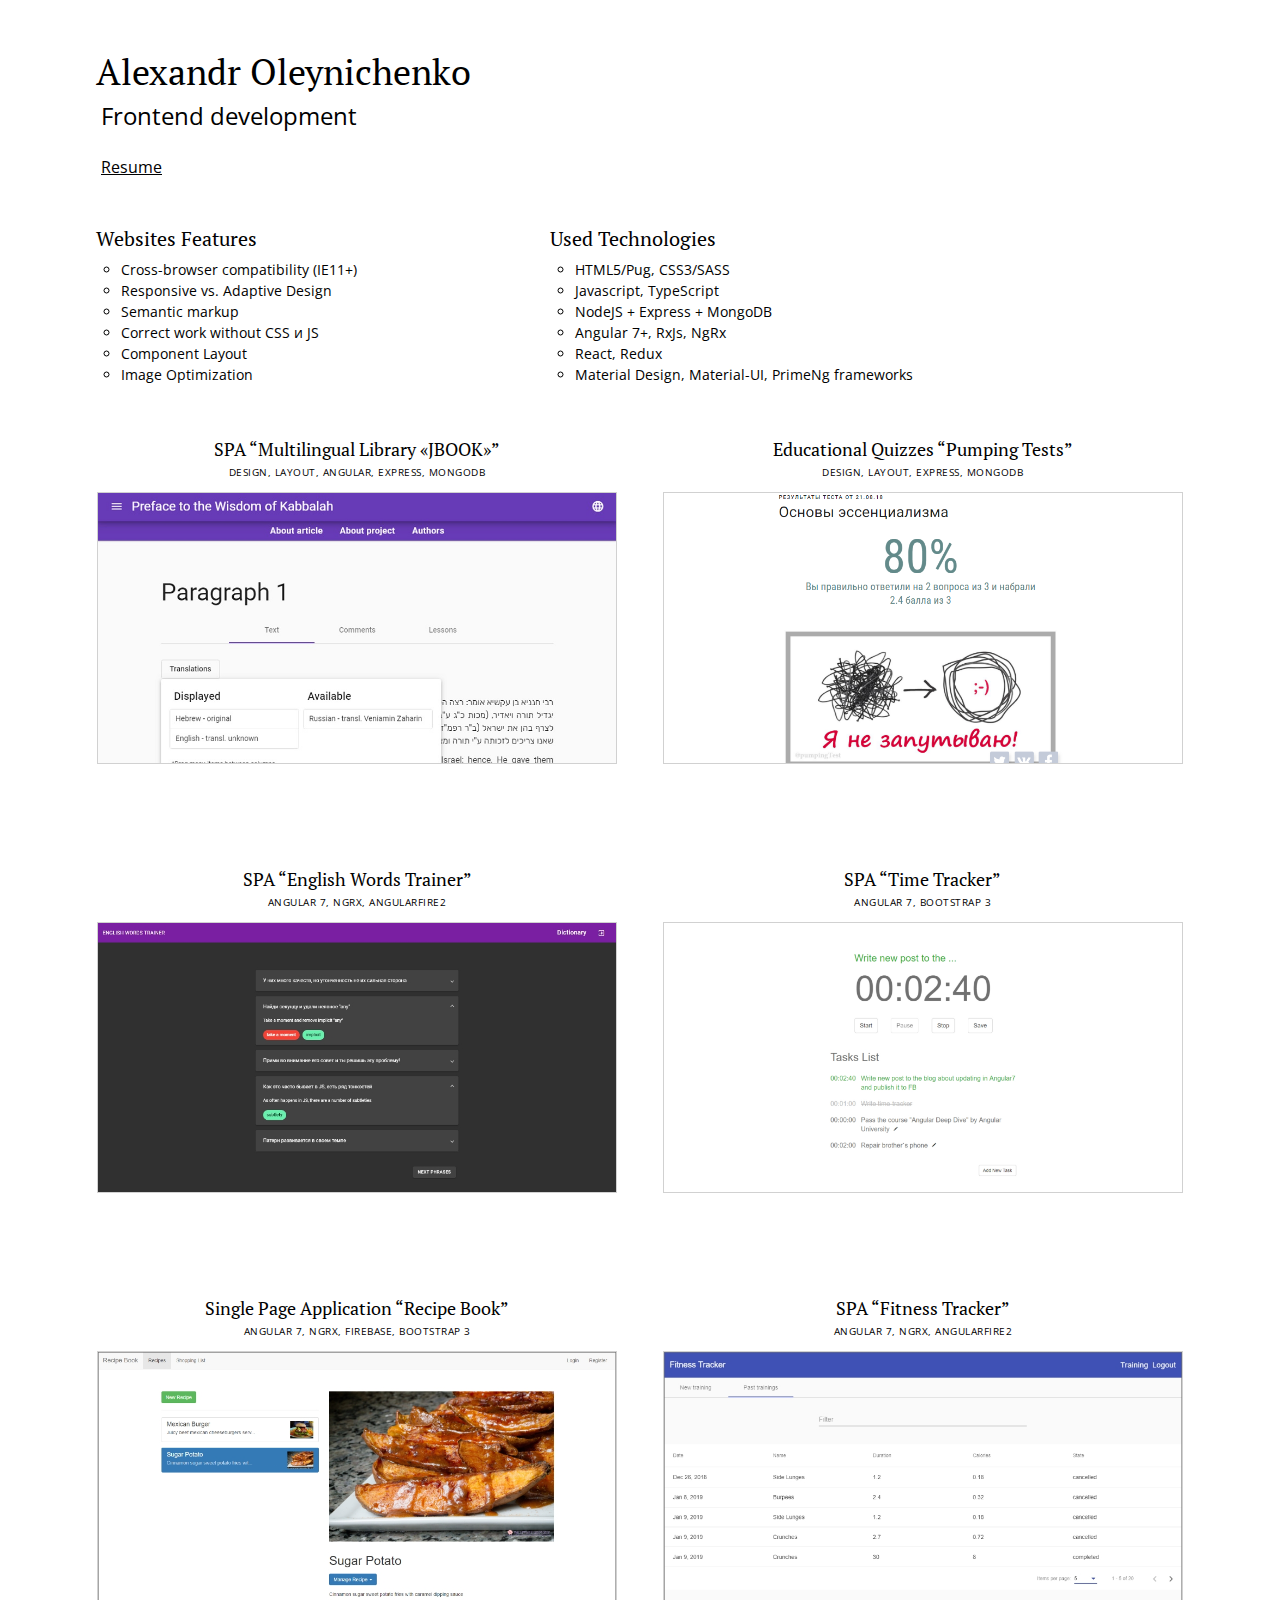
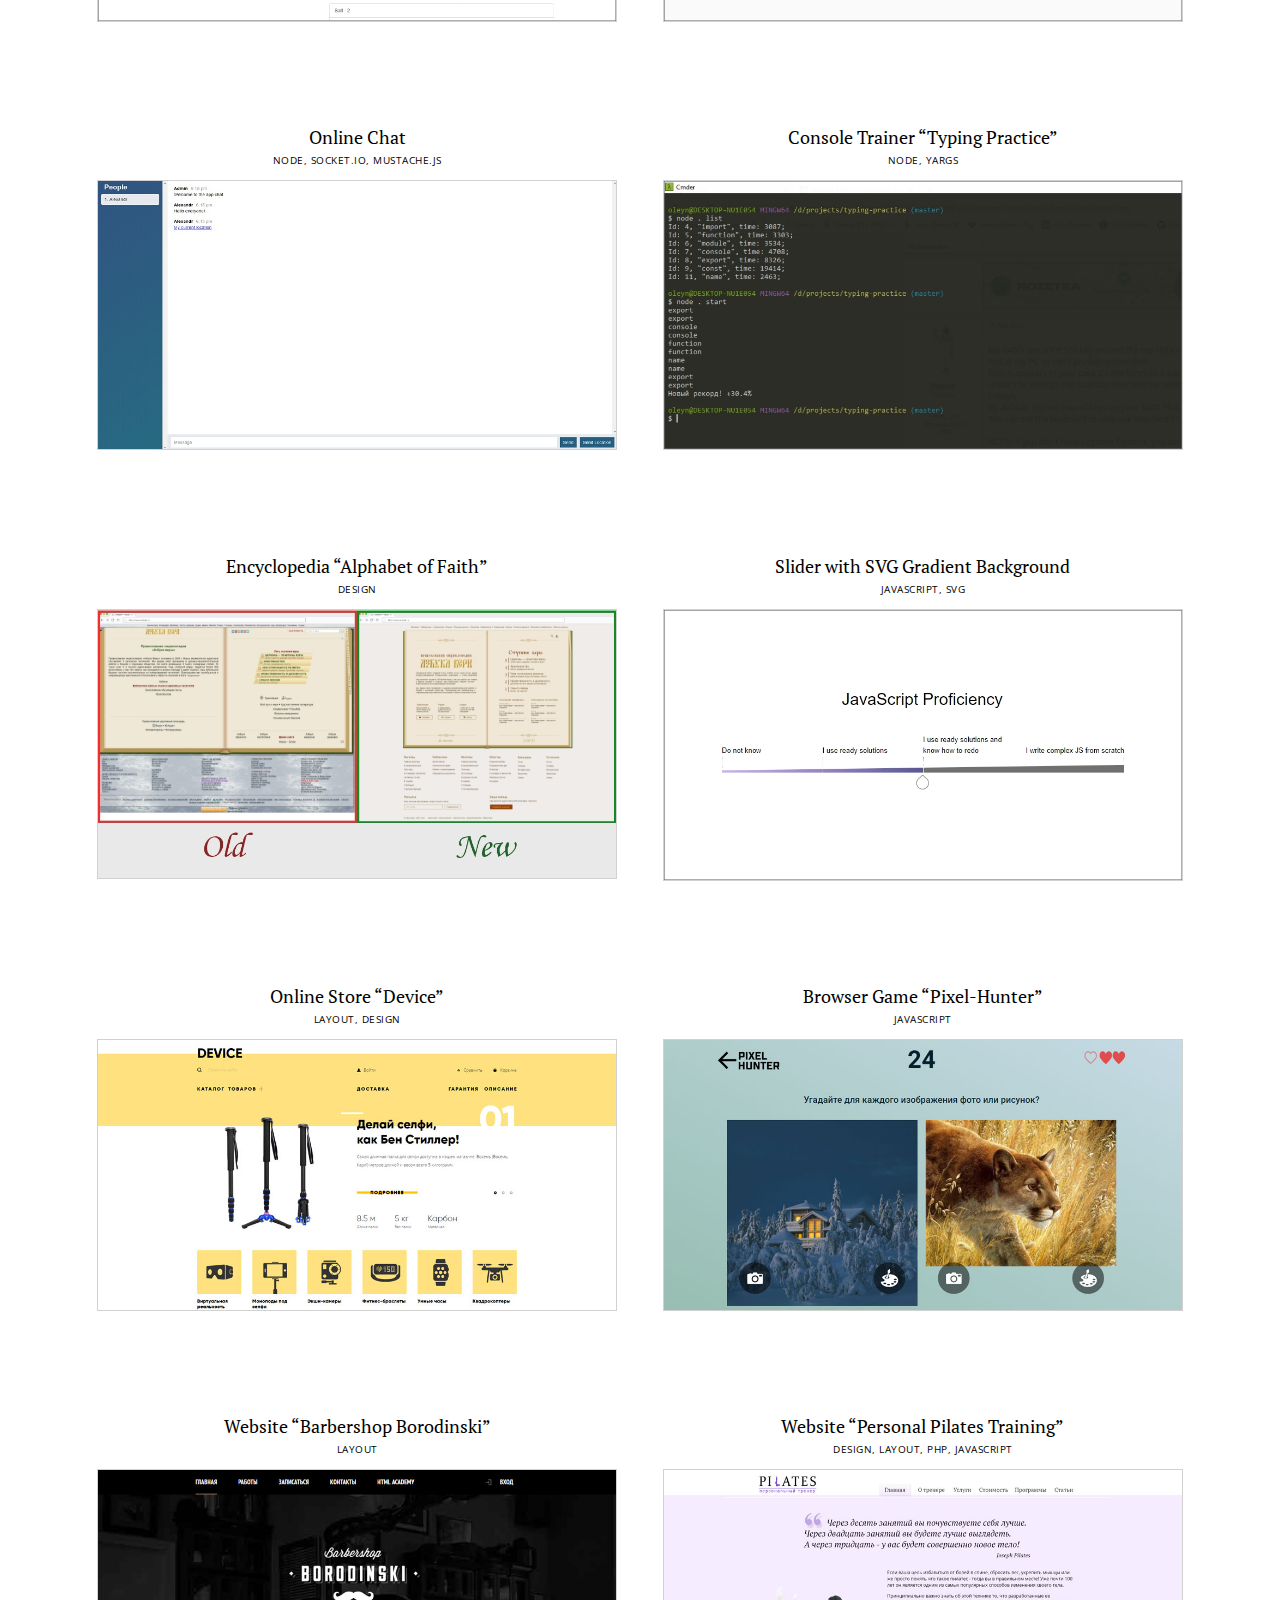
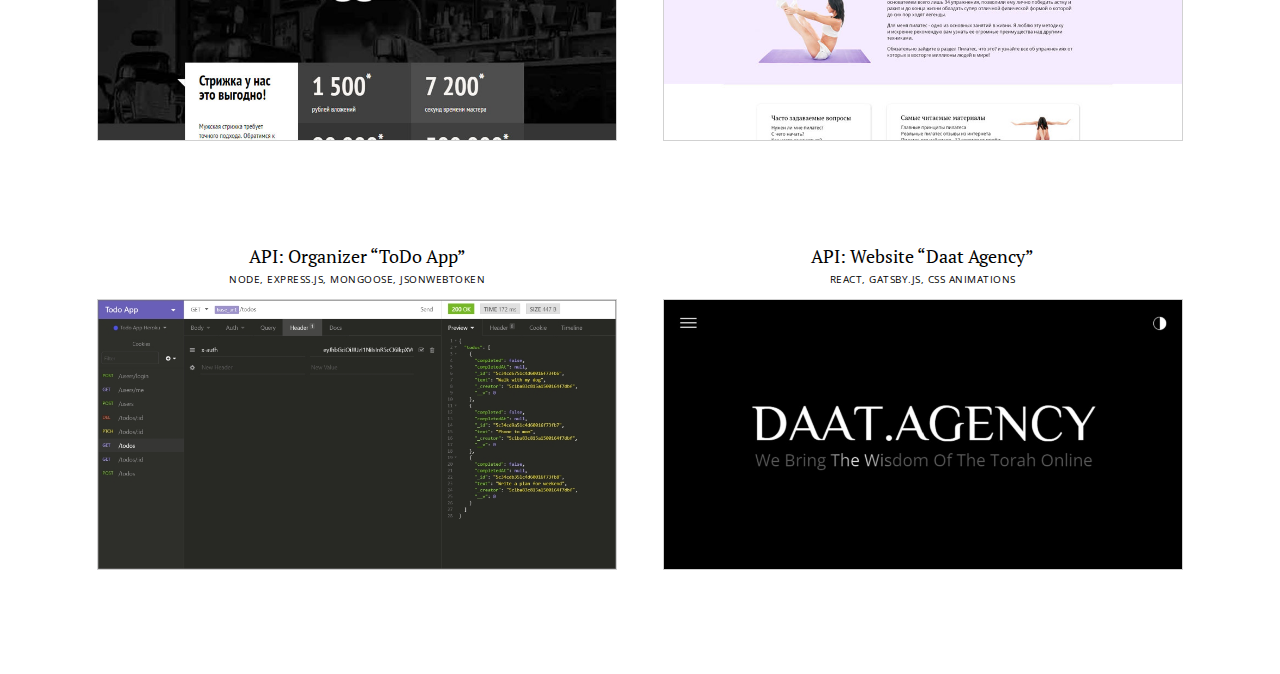
==== index.html @ 2c9abc18 "update porfolio with daat agency" ====
<!-- images 955*495 655*655 -->
<!DOCTYPE html>
<html lang="ru">
<head>
<meta charset="UTF-8">
<title>Alexandr Oleynichenko - Portfolio</title>
<meta name="robots" content="noindex">
<meta name="description" content="Портфолио веб-разработчика и дизайнера">
<link href="https://fonts.googleapis.com/css?family=Open+Sans:400,400i|PT+Serif:400,400i&amp;subset=cyrillic" rel="stylesheet"><meta name="viewport" content="width=device-width, initial-scale=1">
<link rel="stylesheet" href="css/normalize.css">
<link rel="stylesheet" href="css/style.min.css">
<!-- <link rel="stylesheet" href="css/smooth-display.css"> --><link rel="apple-touch-icon" sizes="180x180" href="img/icons/apple-touch-icon.png">
<link rel="icon" type="image/png" sizes="32x32" href="img/icons/favicon-32x32.png">
<link rel="icon" type="image/png" sizes="16x16" href="img/icons/favicon-16x16.png">
<link rel="manifest" href="img/icons/site.webmanifest">
<link rel="mask-icon" href="img/icons/safari-pinned-tab.svg" color="#414040">
<link rel="shortcut icon" href="img/icons/favicon.ico">
<meta name="msapplication-TileColor" content="#414040">
<meta name="msapplication-config" content="img/icons/browserconfig.xml">
<meta name="theme-color" content="#ffffff"></head>
<body><header class="header">
<h1 class="header__title">Alexandr Oleynichenko</h1>
<b class="header__subtitle">Frontend development</b>
<a href="https://oleynichenko.github.io/resume/en.html" class="header__email">Resume</a> 
</header><div class="description">
<section class="description__block">
<h3 class="description__block-title">Websites Features</h3>
<ul class="description__block-list">
<li class="description__block-item">Cross-browser compatibility (IE11+)</li>
<li class="description__block-item">Responsive vs. Adaptive Design</li>
<li class="description__block-item">Semantic markup</li>
<li class="description__block-item">Correct work without CSS и JS</li>
<li class="description__block-item">Component Layout</li>
<li class="description__block-item">Image Optimization</li>
</ul>
</section>
<section class="description__block">
<h3 class="description__block-title">Used Technologies</h3>
<ul class="description__block-list">
<li class="description__block-item">HTML5/Pug, CSS3/SASS</li>
<li class="description__block-item">Javascript, TypeScript</li>
<li class="description__block-item">NodeJS + Express + MongoDB</li>
<li class="description__block-item">Angular 7+, RxJs, NgRx</li>
<li class="description__block-item">React, Redux</li>
<li class="description__block-item">Material Design, Material-UI, PrimeNg frameworks</li>
</ul>
</section>
</div>
<main class="grid__wrapper">
<div class="grid__row">
<div class="grid__col grid__col--tb-50">
<section class="work">
<h2 class="work__title">SPA “Multilingual Library «JBOOK»”</h2>
<p class="work__tags"><a class="work__tag">Design, Layout, Angular, Express, MongoDB</a></p>
<div class="work__content">
<div class="work__photo work__photo--jbook">
<picture>
<source media="(min-width: 769px)" srcset="img/jbook-ds-1x.jpg">
<source media srcset>
<img src="img/jbook-tb-1x.jpg" srcset alt="Multilingual Library «JBOOK»">
</picture>
</div>
<section class="work__cover work__cover--jbook">
<div class="work__cover-content">
<h3 class="work__cover-title">Project features</h3>
<ul class="work__features">
<li class="work__feature">Progressive Web Application</li>
<li class="work__feature">Angular Universal for search engines</li>
<li class="work__feature">Using "Material Design" framework</li>
<li class="work__feature">BackEnd with Express + MongoDB</li>
</ul>
</div>
<div class="work__btns">
<a href="https://github.com/oleynichenko/book" class="work__btn work__btn--jbook" target="_blank">View Code</a>
<a href="https://pticha.jbook.club/" class="work__btn work__btn--jbook" target="_blank">Open website</a>
</div>
</section>
</div>
</section>
</div>
<div class="grid__col grid__col--tb-50">
<section class="work">
<h2 class="work__title">Educational Quizzes “Pumping Tests”</h2>
<p class="work__tags"><a class="work__tag">Design, Layout, Express, MongoDB</a></p>
<div class="work__content">
<div class="work__photo work__photo--tests">
<picture>
<source media="(min-width: 769px)" srcset="img/tests-ds-1x.jpg">
<source media srcset>
<img src="img/tests-tb-1x.jpg" srcset alt="Educational quizzes “Pumping Tests”">
</picture>
</div>
<section class="work__cover work__cover--tests">
<div class="work__cover-content">
<h3 class="work__cover-title">Project features</h3>
<ul class="work__features">
<li class="work__feature">Using "Material Design" framework</li>
<li class="work__feature">BackEnd with Node.js + MongoDB</li>
<li class="work__feature">Sharing quizz results in 3 social networks</li>
<li class="work__feature">Admin panel for quizzes's authors</li>
</ul>
</div>
<div class="work__btns">
<a href="https://github.com/oleynichenko/quiz-cms" class="work__btn work__btn--tests" target="_blank">View Code</a>
<a href="https://intense-chamber-18646.herokuapp.com/links/essentialism" class="work__btn work__btn--tests" target="_blank">Open website</a>
</div>
</section>
</div>
</section>
</div>
</div>
<div class="grid__row">
<div class="grid__col grid__col--tb-50">
<section class="work">
<h2 class="work__title">SPA “English Words Trainer”</h2>
<p class="work__tags"><a class="work__tag">Angular 7, NGRX, ANGULARFIRE2</a></p>
<div class="work__content">
<div class="work__photo work__photo--words">
<picture>
<source media="(min-width: 769px)" srcset="img/words-ds-1x.jpg">
<source media srcset>
<img src="img/words-tb-1x.jpg" srcset alt="English Words Trainer">
</picture>
</div>
<section class="work__cover work__cover--words">
<div class="work__cover-content">
<h3 class="work__cover-title">Project features</h3>
<ul class="work__features">
<li class="work__feature">User registration and authentication with Firebase</li>
<li class="work__feature">Material Design components</li>
<li class="work__feature">State management with NgRx</li>
<li class="work__feature">Markup with angular/flex-layout</li>
</ul>
</div>
<div class="work__btns">
<a href="http://english-words-trainer.s3-website.eu-central-1.amazonaws.com/" class="work__btn work__btn--words" target="_blank">Open website</a>
<a href="https://github.com/oleynichenko/english-words-trainer" class="work__btn work__btn--words" target="_blank">View Code</a>
</div>
</section>
</div>
</section>
</div>
<div class="grid__col grid__col--tb-50">
<section class="work">
<h2 class="work__title">SPA “Time Tracker”</h2>
<p class="work__tags"><a class="work__tag">Angular 7, Bootstrap 3</a></p>
<div class="work__content">
<div class="work__photo work__photo--time">
<picture>
<source media="(min-width: 769px)" srcset="img/time-ds-1x.jpg">
<source media srcset>
<img src="img/time-tb-1x.jpg" srcset alt="Time Tracker">
</picture>
</div>
<section class="work__cover work__cover--time">
<div class="work__cover-content">
<h3 class="work__cover-title">Project features</h3>
<ul class="work__features">
<li class="work__feature">Saving data in Local Storage</li>
<li class="work__feature">Independence on page reloading</li>
<li class="work__feature">Adding, deleting, pausing functions</li>
<li class="work__feature">Edited task name</li>
</ul>
</div>
<div class="work__btns">
<a href="https://github.com/oleynichenko/time-tracker" class="work__btn work__btn--time" target="_blank">View Code</a>
<a href="http://time-tracker-we1r4s.s3-website-us-east-1.amazonaws.com" class="work__btn work__btn--time" target="_blank">Open website</a>
</div>
</section>
</div>
</section>
</div>
</div>
<div class="grid__row">
<div class="grid__col grid__col--tb-50">
<section class="work">
<h2 class="work__title">Single Page Application “Recipe Book”</h2>
<p class="work__tags"><a class="work__tag">Angular 7, NGRX, firebase, Bootstrap 3</a></p>
<div class="work__content">
<div class="work__photo work__photo--recipe">
<picture>
<source media="(min-width: 769px)" srcset="img/recipe-ds-1x.jpg">
<source media srcset>
<img src="img/recipe-tb-1x.jpg" srcset alt="Recipe Book">
</picture>
</div>
<section class="work__cover work__cover--recipe">
<div class="work__cover-content">
<h3 class="work__cover-title">Project features</h3>
<ul class="work__features">
<li class="work__feature">User registration and authentication with Firebase</li>
<li class="work__feature">Lazy loading modules</li>
<li class="work__feature">State management with NgRx</li>
<li class="work__feature">Using Firebase SDK</li>
</ul>
</div>
<div class="work__btns">
<a href="https://github.com/oleynichenko/recipe-book-ngrx" class="work__btn work__btn--recipe" target="_blank">View Code</a>
<a href="http://recipe-book12345.s3-website.eu-central-1.amazonaws.com/" class="work__btn work__btn--recipe" target="_blank">Open website</a>
</div>
</section>
</div>
</section>
</div>
<div class="grid__col grid__col--tb-50">
<section class="work">
<h2 class="work__title">SPA “Fitness Tracker”</h2>
<p class="work__tags"><a class="work__tag">Angular 7, NgRx, Angularfire2</a></p>
<div class="work__content">
<div class="work__photo work__photo--fitness">
<picture>
<source media="(min-width: 769px)" srcset="img/fitness-ds-1x.jpg">
<source media srcset>
<img src="img/fitness-tb-1x.jpg" srcset alt="Fitness Tracker">
</picture>
</div>
<section class="work__cover work__cover--fitness">
<div class="work__cover-content">
<h3 class="work__cover-title">Project features</h3>
<ul class="work__features">
<li class="work__feature">Registration and authentication</li>
<li class="work__feature">Material Design components</li>
<li class="work__feature">Markup with angular/flex-layout</li>
<li class="work__feature">Database with angularfire2</li>
<li class="work__feature">Firebase hosting</li>
</ul>
</div>
<div class="work__btns">
<a href="https://github.com/oleynichenko/fitness-tracker-ngrx" class="work__btn work__btn--fitness" target="_blank">View Code</a>
<a href="https://fitness-tracker-221a4.firebaseapp.com" class="work__btn work__btn--fitness" target="_blank">Open website</a>
</div>
</section>
</div>
</section>
</div>
</div>
<div class="grid__row">
<div class="grid__col grid__col--tb-50">
<section class="work">
<h2 class="work__title">Online Chat</h2>
<p class="work__tags"><a class="work__tag">Node, Socket.io, mustache.js</a></p>
<div class="work__content">
<div class="work__photo work__photo--chat">
<picture>
<source media="(min-width: 769px)" srcset="img/chat-ds-1x.jpg">
<source media srcset>
<img src="img/chat-tb-1x.jpg" srcset alt="Online Chat">
</picture>
</div>
<section class="work__cover work__cover--chat">
<div class="work__cover-content">
<h3 class="work__cover-title">Project features</h3>
<ul class="work__features">
<li class="work__feature">Using Socket.IO library</li>
<li class="work__feature">Ability to share your geolocation</li>
<li class="work__feature">Unlimited number of chat rooms</li>
<li class="work__feature">No messages raising while reading history</li>
<li class="work__feature">Templates with mustache.js</li>
</ul>
</div>
<div class="work__btns">
<a href="https://github.com/oleynichenko/chat-app" class="work__btn work__btn--chat" target="_blank">View Code</a>
<a href="https://young-spire-74686.herokuapp.com" class="work__btn work__btn--chat" target="_blank">Open website</a>
</div>
</section>
</div>
</section>
</div>
<div class="grid__col grid__col--tb-50">
<section class="work">
<h2 class="work__title">Console Trainer “Typing Practice”</h2>
<p class="work__tags"><a class="work__tag">Node, Yargs</a></p>
<div class="work__content">
<div class="work__photo work__photo--typing">
<picture>
<source media="(min-width: 769px)" srcset="img/typing-ds-1x.jpg">
<source media srcset>
<img src="img/typing-tb-1x.jpg" srcset alt="Console trainer “Typing Practice”">
</picture>
</div>
<section class="work__cover work__cover--typing">
<div class="work__cover-content">
<h3 class="work__cover-title">Project features</h3>
<ul class="work__features">
<li class="work__feature">Adding/deleting words for typing practice</li>
<li class="work__feature">Selecting the number of words for the round</li>
<li class="work__feature">Tracking progress in each round</li>
<li class="work__feature">Saving results to a local file</li>
<li class="work__feature">Effective motivation system</li>
</ul>
</div>
<div class="work__btns">
<a href="https://github.com/oleynichenko/typing-practice" class="work__btn work__btn--typing" target="_blank">View Code</a>
</div>
</section>
</div>
</section>
</div>
</div>
<div class="grid__row">
<div class="grid__col grid__col--tb-50">
<section class="work">
<h2 class="work__title">Encyclopedia “Alphabet of Faith”</h2>
<p class="work__tags"><a class="work__tag">Design</a></p>
<div class="work__content">
<div class="work__photo work__photo--azbyka">
<picture>
<source media="(min-width: 769px)" srcset="img/azb-ds-1x.jpg">
<source media srcset>
<img src="img/azb-tb-1x.jpg" srcset alt="Encyclopedia “Alphabet of Faith”">
</picture>
</div>
<section class="work__cover work__cover--azbyka">
<div class="work__cover-content">
<h3 class="work__cover-title">Project features</h3>
<ul class="work__features">
<li class="work__feature">Analog color scheme</li>
<li class="work__feature">Canonical book proportions according Jan Tschichold</li>
<li class="work__feature">Grid 8px</li>
<li class="work__feature">Made with Adobe XD</li>
</ul>
</div>
<div class="work__btns">
<a href="https://www.behance.net/gallery/70632601/Azbykaru-redesign" class="work__btn work__btn--azbyka" target="_blank">Open layouts</a>
</div>
</section>
</div>
</section>
</div>
<div class="grid__col grid__col--tb-50">
<section class="work">
<h2 class="work__title">Slider with SVG Gradient Background</h2>
<p class="work__tags"><a class="work__tag">Javascript, SVG</a></p>
<div class="work__content">
<div class="work__photo work__photo--slider">
<picture>
<source media="(min-width: 769px)" srcset="img/slider-ds-1x.jpg">
<source media srcset>
<img src="img/slider-tb-1x.jpg" srcset alt="Slider with SVG background">
</picture>
</div>
<section class="work__cover work__cover--slider">
<div class="work__cover-content">
<h3 class="work__cover-title">Project features</h3>
<ul class="work__features">
<li class="work__feature">Changing to vertical state on small screens</li>
<li class="work__feature">Moving gradient background </li>
<li class="work__feature">Automatic moving to the nearest position</li>
<li class="work__feature">"Drag and drop" feature</li>
</ul>
</div>
<div class="work__btns">
<a href="https://codepen.io/oleynichenkos/pen/BMQVgg" class="work__btn work__btn--slider" target="_blank">View on CODEPEN</a>
</div>
</section>
</div>
</section>
</div>
</div>
<div class="grid__row">
<div class="grid__col grid__col--tb-50">
<section class="work">
<h2 class="work__title">Online Store “Device”</h2>
<p class="work__tags"><a class="work__tag">layout, Design</a></p>
<div class="work__content">
<div class="work__photo work__photo--device">
<picture>
<source media="(min-width: 769px)" srcset="img/device-ds-1x.jpg">
<source media srcset>
<img src="img/device-tb-1x.jpg" srcset alt="Online Store “Device”">
</picture>
</div>
<section class="work__cover work__cover--device">
<div class="work__cover-content">
<h3 class="work__cover-title">Project features</h3>
<ul class="work__features">
<li class="work__feature">Design completion to 1200 px</li>
<li class="work__feature">Sliders without JavaScript</li>
<li class="work__feature">Centered responsive grid on "Catalog" page</li>
<li class="work__feature">Pop-ups with static pages for disabled JavaScript</li>
<li class="work__feature">Adaptive search form</li>
</ul>
</div>
<div class="work__btns">
<a href="https://github.com/oleynichenko/device" class="work__btn work__btn--device" target="_blank">View Code</a>
<a href="https://oleynichenko.github.io/device/index.html" class="work__btn work__btn--device" target="_blank">Open website</a>
</div>
</section>
</div>
</section>
</div>
<div class="grid__col grid__col--tb-50">
<section class="work">
<h2 class="work__title">Browser Game “Pixel-Hunter”</h2>
<p class="work__tags"><a class="work__tag">javascript</a></p>
<div class="work__content">
<div class="work__photo work__photo--device">
<picture>
<source media="(min-width: 769px)" srcset="img/pixel-ds-1x.jpg">
<source media srcset>
<img src="img/pixel-tb-1x.jpg" srcset alt="Browser Game “Pixel-Hunter”">
</picture>
</div>
<section class="work__cover work__cover--pixel">
<div class="work__cover-content">
<h3 class="work__cover-title">Project features</h3>
<ul class="work__features">
<li class="work__feature">Single Page Application</li>
<li class="work__feature">Saving last 10 game results</li>
<li class="work__feature">MVP pattern </li>
<li class="work__feature">Using ES-6</li>
</ul>
</div>
<div class="work__btns">
<a href="https://github.com/oleynichenko/pixel-hunter" class="work__btn work__btn--pixel" target="_blank">View Code</a>
<a href="https://oleynichenko.github.io/pixel-hunter/" class="work__btn work__btn--pixel" target="_blank">Open website</a>
</div>
</section>
</div>
</section>
</div>
</div>
<div class="grid__row">
<div class="grid__col grid__col--tb-50">
<section class="work">
<h2 class="work__title">Website “Barbershop Borodinski”</h2>
<p class="work__tags"><a class="work__tag">layout</a></p>
<div class="work__content">
<div class="work__photo work__photo--brb">
<picture>
<source media="(min-width: 769px)" srcset="img/brb-ds-1x.jpg">
<source media srcset>
<img src="img/brb-tb-1x.jpg" srcset alt="Website “Barbershop Borodinski”">
</picture>
</div>
<section class="work__cover work__cover--brb">
<div class="work__cover-content">
<h3 class="work__cover-title">Project features</h3>
<ul class="work__features">
<li class="work__feature">Adaptive images for Retina displays</li>
<li class="work__feature">3 breakpoints</li>
<li class="work__feature">Slider without JavaScript</li>
<li class="work__feature">BEM-methodology</li>
<li class="work__feature">Semantiс HTML markup</li>
</ul>
</div>
<div class="work__btns">
<a href="https://github.com/oleynichenko/barbershop" class="work__btn work__btn--brb" target="_blank">View Code</a>
<a href="https://oleynichenko.github.io/barbershop/index.html" class="work__btn work__btn--brb" target="_blank">Open website</a>
</div>
</section>
</div>
</section>
</div>
<div class="grid__col grid__col--tb-50">
<section class="work">
<h2 class="work__title">Website “Personal Pilates Training”</h2>
<p class="work__tags"><a class="work__tag">Design</a>, <a class="work__tag">layout</a>, <a class="work__tag">Php</a>, <a class="work__tag">javascript</a></p>
<div class="work__content">
<div class="work__photo work__photo--pilates">
<picture>
<source media="(min-width: 769px)" srcset="img/pilates-ds-1x.jpg">
<source media srcset>
<img src="img/pilates-tb-1x.jpg" srcset alt="Website “Personal Pilates Training”">
</picture>
</div>
<section class="work__cover work__cover--pilates">
<div class="work__cover-content">
<h3 class="work__cover-title">Project features</h3>
<ul class="work__features">
<li class="work__feature">Adaptive text blocks and images</li>
<li class="work__feature">Animated images</li>
<li class="work__feature">SVG icons</li>
<li class="work__feature">Adaptive feedback form</li>
<li class="work__feature">One color tone of the project</li>
</ul>
</div>
<div class="work__btns">
<a href="https://github.com/oleynichenko/pilates" class="work__btn work__btn--pilates" target="_blank">View Code</a>
<a href="https://pilates-trainer.github.io" class="work__btn work__btn--pilates" target="_blank">Open website</a>
</div>
</section>
</div>
</section>
</div>
</div>
<div class="grid__row">
<div class="grid__col grid__col--tb-50">
<section class="work">
<h2 class="work__title">API: Organizer “ToDo App”</h2>
<p class="work__tags"><a class="work__tag">Node, Express.js, mongoose, jsonwebtoken</a></p>
<div class="work__content">
<div class="work__photo work__photo--todo">
<picture>
<source media="(min-width: 769px)" srcset="img/todo-ds-1x.jpg">
<source media srcset>
<img src="img/todo-tb-1x.jpg" srcset alt="ToDo App">
</picture>
</div>
<section class="work__cover work__cover--todo">
<div class="work__cover-content">
<h3 class="work__cover-title">Project features</h3>
<ul class="work__features">
<li class="work__feature">User registration and authentication</li>
<li class="work__feature">Authorization with JSON Web Tokens</li>
<li class="work__feature">MongoDB from Mlab</li>
<li class="work__feature">bcryptjs for confidential data</li>
<li class="work__feature">Tests with mocha, supertest и expect </li>
</ul>
</div>
<div class="work__btns">
<a href="https://github.com/oleynichenko/Todo-App" class="work__btn work__btn--todo" target="_blank">View Code</a>
</div>
</section>
</div>
</section>
</div>
<div class="grid__col grid__col--tb-50">
<section class="work">
<h2 class="work__title">API: Website “Daat Agency”</h2>
<p class="work__tags"><a class="work__tag">React, Gatsby.js, CSS Animations</a></p>
<div class="work__content">
<div class="work__photo work__photo--todo">
<picture>
<source media="(min-width: 769px)" srcset="img/daat-ds-1x.jpg">
<source media srcset>
<img src="img/daat-tb-1x.jpg" srcset alt="ToDo App">
</picture>
</div>
<section class="work__cover work__cover--daat">
<div class="work__cover-content">
<h3 class="work__cover-title">Project features</h3>
<ul class="work__features">
<li class="work__feature">Animated titles</li>
<li class="work__feature">Smooth appearance</li>
<li class="work__feature">Gatsby.js framework</li>
<li class="work__feature">Dark/light themes</li>
</ul>
</div>
<div class="work__btns">
<a href="https://github.com/oleynichenko/daat" class="work__btn work__btn--daat" target="_blank">View Code</a>
<a href="https://daat.agency" class="work__btn work__btn--daat" target="_blank">Open website</a>
</div>
</section>
</div>
</section>
</div>
</div>
</main><footer class="footer">
<div class="footer__wrapper">
</div>
</footer></body>
</html>
---- css/style.min.css ----
@charset "UTF-8";body{min-width:320px;font-family:'Open Sans',sans-serif}h1,h2,h3,h4,h5,h6,p{margin:0}input,textarea{font:inherit;text-transform:inherit;color:inherit;background-color:transparent}a{color:inherit}img{max-width:100%;height:auto}address{font-style:normal}.header{width:85%;max-width:1632px;margin:8% auto 7%}.header__title{font-family:'PT Serif',serif;font-size:36px;color:#000;font-weight:400;line-height:42px;letter-spacing:normal;margin-bottom:8px}.header__email,.header__subtitle{display:block;color:#000;font-weight:400;letter-spacing:normal;padding-left:5px}.header__subtitle{margin-bottom:26px;font-size:24px;line-height:30px}.header__email{font-size:16px;line-height:20px;padding-bottom:10px}@media (min-width:1100px){.header{display:flex;flex-direction:column;box-sizing:border-box;margin-bottom:3%;margin-top:4%}}.description{width:85%;max-width:1632px;margin:0 auto 7%}.description__block{display:inline-block;vertical-align:top;width:300px;margin-bottom:25px;margin-right:20px}.description__block:last-child{margin-right:0}.description__block-title{margin-bottom:10px;font-family:'PT Serif',serif;font-size:20px;color:#000;font-weight:400;line-height:25px;letter-spacing:normal}.description__block-list{margin:0;padding-left:25px;padding-right:20px;font-size:14px;color:inherit;font-weight:400;line-height:18px;letter-spacing:normal;list-style:circle}.description__block-item{margin-bottom:3px}@media (min-width:1100px){.description{margin-bottom:4%}.description__block{width:400px;margin-bottom:0;margin-right:50px}}.grid__wrapper{width:85%;max-width:1632px;margin:0 auto}.grid__row{display:flex;flex-wrap:wrap;justify-content:space-between;margin:0 -2%}.grid__col{box-sizing:border-box;width:100%;padding:0 2%}@media (min-width:1100px){.grid__col--tb-50{width:50%}}@media (min-width:1350px){.grid__col--ds-25{width:25%}.grid__col--ds-50{width:50%}.grid__col--ds-75{width:75%}.grid__col--ds-100{width:100%}}.work{margin-bottom:20%}.work__tags,.work__title{color:#000;font-weight:400;text-align:center}.work__title{font-family:'PT Serif',serif;margin-bottom:7px;font-size:20px;line-height:25px;letter-spacing:normal}.work__tags{margin-bottom:25px;font-size:10px;line-height:1;text-transform:uppercase;text-decoration:none;letter-spacing:.5px}.work__photo{margin-bottom:6.5%;border:1px solid #d1d1d1}.work__photo img{display:block;margin:0 auto}.work__cover{display:flex;justify-content:space-between;align-items:center;flex-wrap:wrap}.work__cover-title{font-size:16px;color:inherit;font-weight:400;line-height:20px;letter-spacing:normal;margin-bottom:2.5%}.work__cover-content{margin-bottom:25px;flex-grow:1}.work__features{margin:0;padding-left:25px;padding-right:20px;font-size:13px;color:inherit;font-weight:400;line-height:18px;letter-spacing:normal;list-style:circle}.work__feature{margin-bottom:2px}.work__btns{display:flex;flex-wrap:wrap;justify-content:space-around;flex-grow:2;width:134px;text-align:center}.work__btn{display:block;border:0;font:inherit;background-color:transparent;cursor:pointer;text-decoration:none;text-align:center;white-space:nowrap;-webkit-user-select:none;-moz-user-select:none;-ms-user-select:none;user-select:none;position:relative;z-index:2;box-sizing:border-box;overflow:hidden;padding:10px;border:1px solid rgba(0,0,0,.4);text-transform:uppercase;font-size:10px;color:inherit;font-weight:400;line-height:1;letter-spacing:.5px;width:120px;margin:8px 7px}.work__btn::after{content:"";display:block;position:absolute;top:50%;left:50%;height:0%;width:150%;border:2px solid #000;opacity:0;-webkit-transform:translateY(-50%) translateX(-50%) rotate(25deg);transform:translateY(-50%) translateX(-50%) rotate(25deg);transition:all 1s;z-index:1}.work__btn--brb::after,.work__btn--daat::after,.work__btn:hover{border-color:#000}.work__btn:active{color:rgba(0,0,0,.7)}.work__btn:hover::after{height:300%;opacity:1}.work__btn:hover{transition:border-color .7s}.work__btn--device::after{border-color:#ffe27f}.work__btn--pilates::after{border-color:#c7ade9}.work__btn--pixel::after{border-color:#b3cfd0}.work__btn--tests::after{border-color:#e4476c}.work__btn--jbook::after{border-color:#673bb7}.work__btn--azbyka::after{border-color:#6e4b0b}.work__btn--chat::after{border-color:#276b82}.work__btn--typing::after{border-color:#8b9a62}.work__btn--todo::after{border-color:#695eb8}.work__btn--fitness::after{border-color:#3f51b5}.work__btn--recipe::after{border-color:#e7e7e7}.work__btn--slider::after{border-color:#ebdcff}.work__btn--words::after{border-color:#303030}.work__btn--time::after{border-color:#527a51}@media (min-width:1100px){.work{margin-bottom:20%}.work__title{order:2;font-family:'PT Serif',serif;font-size:18px;color:#000;font-weight:400;line-height:22px;letter-spacing:normal;cursor:default}.work__tags{order:3;margin-bottom:15px}.work__content{position:relative;margin-bottom:20px}.work__photo{margin:0}.work__cover{position:absolute;top:0;right:0;bottom:0;left:0;padding:5% 8%;opacity:0;overflow:hidden;transition:opacity .3s ease-in;cursor:default}.work__cover--pilates{background-color:rgba(199,173,233,.85);color:#40374b}.work__cover--brb,.work__cover--daat{background-color:rgba(0,0,0,.85);color:#f2f2f2}.work__cover--device{background-color:rgba(255,226,127,.95);color:#665a32}.work__cover--pixel{background-color:rgba(179,207,208,.95);color:#475252}.work__cover--tests{background-color:rgba(228,71,108,.95);color:#621527}.work__cover--jbook{background-color:rgba(103,59,183,.95);color:#ded8e8}.work__cover--azbyka{background-color:rgba(110,75,11,.95);color:#fff6e5}.work__cover--chat{background-color:rgba(39,107,130,.95);color:#dce8ec}.work__cover--typing{background-color:rgba(139,154,98,.95);color:#2a2b25}.work__cover--todo{background-color:rgba(105,94,184,.95);color:#e6e2ff}.work__cover--fitness{background-color:rgba(63,81,181,.95);color:#e8eaf9}.work__cover--recipe{background-color:rgba(231,231,231,.95);color:#2f2828}.work__cover--slider{background-color:rgba(235,220,255,.95);color:#35303c}.work__cover--words{background-color:rgba(48,48,48,.95);color:#f2f2f2}.work__cover--time{background-color:rgba(82,122,81,.95);color:#dff6de}.work__content:hover .work__cover,.work__title:hover~.work__content .work__cover{opacity:1}.work__cover-content{margin-bottom:4%;width:100%}.work__features{height:108px;overflow:hidden}.work__btns{align-self:flex-start}.work__btn{margin:0}.work__btn:active{color:inherit;opacity:.7}.work__btn--brb,.work__btn--daat{border-color:rgba(242,242,242,.85)}.work__btn--brb::after,.work__btn--brb:hover,.work__btn--daat::after,.work__btn--daat:hover{border-color:#f2f2f2}.work__btn--device{border-color:rgba(102,90,50,.7)}.work__btn--device::after,.work__btn--device:hover{border-color:#665a32}.work__btn--pilates{border-color:rgba(64,55,75,.7)}.work__btn--pilates::after,.work__btn--pilates:hover{border-color:#40374b}.work__btn--pixel{border-color:rgba(71,82,82,.7)}.work__btn--pixel::after,.work__btn--pixel:hover{border-color:#475252}.work__btn--tests{border-color:rgba(98,21,39,.7)}.work__btn--tests::after,.work__btn--tests:hover{border-color:#621527}.work__btn--jbook{border-color:rgba(222,216,232,.7)}.work__btn--jbook::after,.work__btn--jbook:hover{border-color:#ded8e8}.work__btn--azbyka{border-color:rgba(255,246,229,.7)}.work__btn--azbyka::after,.work__btn--azbyka:hover{border-color:#fff6e5}.work__btn--chat{border-color:rgba(220,232,236,.7)}.work__btn--chat::after,.work__btn--chat:hover{border-color:#dce8ec}.work__btn--typing{border-color:rgba(42,43,37,.7)}.work__btn--typing::after,.work__btn--typing:hover{border-color:#2a2b25}.work__btn--todo{border-color:rgba(230,226,255,.7)}.work__btn--todo::after,.work__btn--todo:hover{border-color:#e6e2ff}.work__btn--fitness{border-color:rgba(232,234,249,.7)}.work__btn--fitness::after,.work__btn--fitness:hover{border-color:#e8eaf9}.work__btn--recipe{border-color:rgba(47,40,40,.7)}.work__btn--recipe::after,.work__btn--recipe:hover{border-color:#2f2828}.work__btn--slider{border-color:rgba(53,48,60,.7)}.work__btn--slider::after,.work__btn--slider:hover{border-color:#35303c}.work__btn--words{border-color:rgba(242,242,242,.7)}.work__btn--words::after,.work__btn--words:hover{border-color:#f2f2f2}.work__btn--time{border-color:rgba(223,246,222,.7)}.work__btn--time::after,.work__btn--time:hover{border-color:#dff6de}}@media (min-width:1350px){.work{display:flex;flex-direction:column}.work__title{font-family:'PT Serif',serif;font-size:20px;color:#000;font-weight:400;line-height:25px;letter-spacing:normal}.work__tags{margin-bottom:0}.work__cover{padding:8%}.work__cover-title,.work__features{color:inherit;font-weight:400;letter-spacing:normal}.work__cover-title{margin-bottom:3%;font-size:18px;line-height:1}.work__features{height:120px;font-size:14px;line-height:20px}.work__cover-content{margin-bottom:5%;width:auto}.work__btns{align-self:center;width:140px}.work__btn{width:140px;margin-bottom:15px;letter-spacing:1px}}
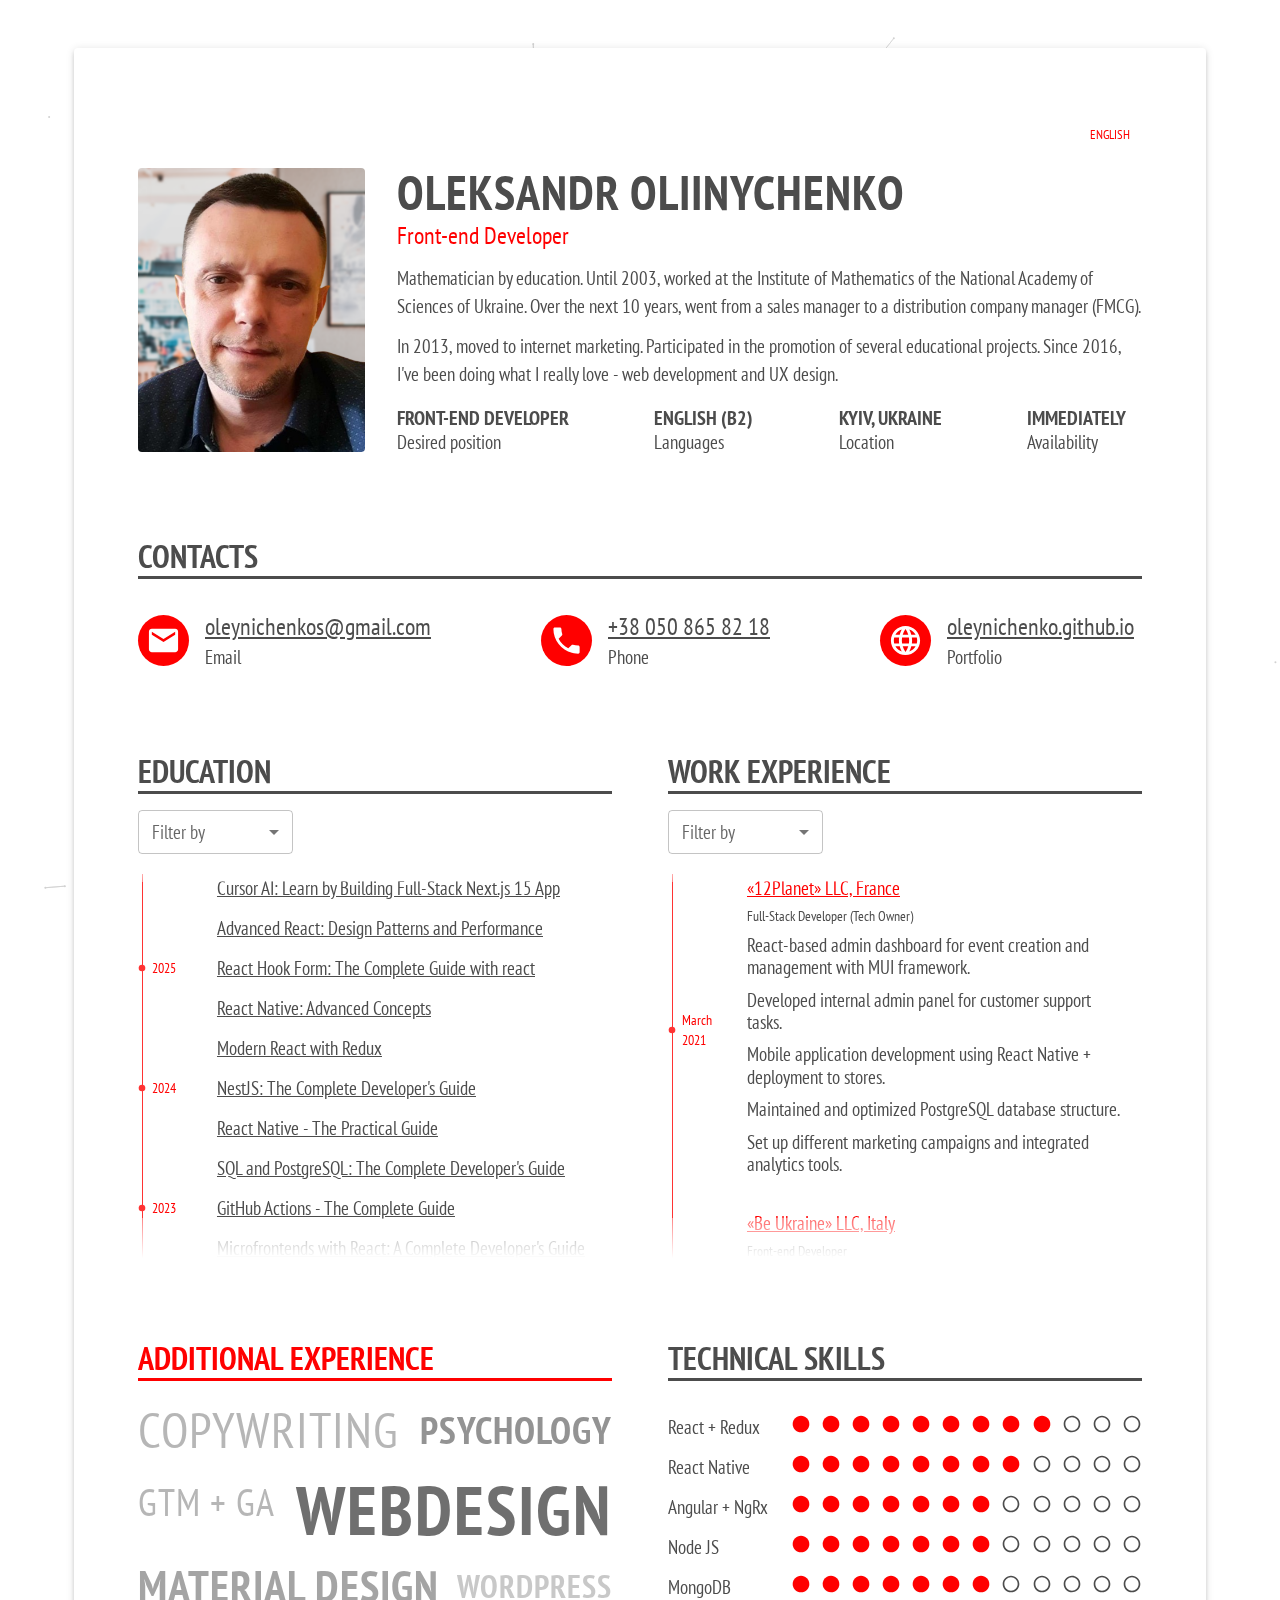
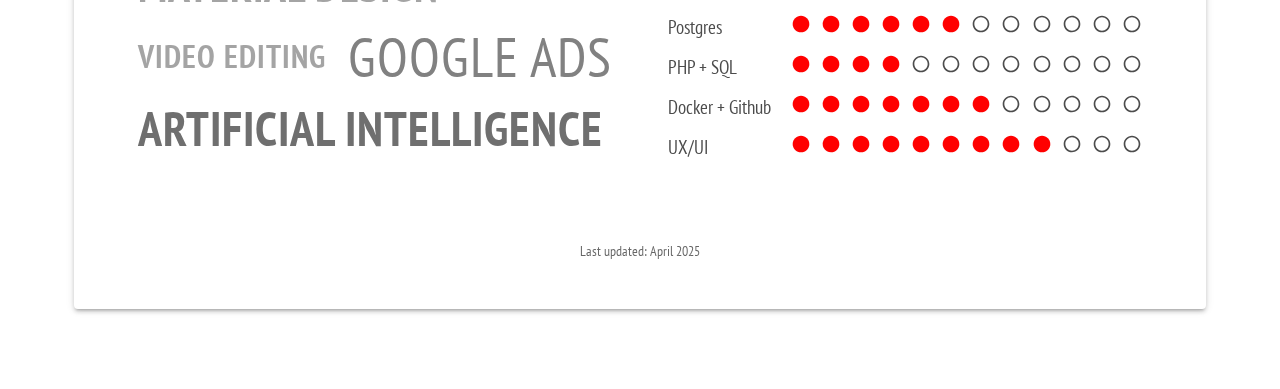
==== commit 45d78030: "add react website" ====
--- a/index.html
+++ b/index.html
@@ -1,553 +1,15 @@
-<!-- images 955*495 655*655 -->
 <!DOCTYPE html>
-<html lang="ru">
-<head>
-<meta charset="UTF-8">
-<title>Alexandr Oleynichenko - Portfolio</title>
-<meta name="robots" content="noindex">
-<meta name="description" content="Портфолио веб-разработчика и дизайнера">
-<link href="https://fonts.googleapis.com/css?family=Open+Sans:400,400i|PT+Serif:400,400i&amp;subset=cyrillic" rel="stylesheet"><meta name="viewport" content="width=device-width, initial-scale=1">
-<link rel="stylesheet" href="css/normalize.css">
-<link rel="stylesheet" href="css/style.min.css">
-<!-- <link rel="stylesheet" href="css/smooth-display.css"> --><link rel="apple-touch-icon" sizes="180x180" href="img/icons/apple-touch-icon.png">
-<link rel="icon" type="image/png" sizes="32x32" href="img/icons/favicon-32x32.png">
-<link rel="icon" type="image/png" sizes="16x16" href="img/icons/favicon-16x16.png">
-<link rel="manifest" href="img/icons/site.webmanifest">
-<link rel="mask-icon" href="img/icons/safari-pinned-tab.svg" color="#414040">
-<link rel="shortcut icon" href="img/icons/favicon.ico">
-<meta name="msapplication-TileColor" content="#414040">
-<meta name="msapplication-config" content="img/icons/browserconfig.xml">
-<meta name="theme-color" content="#ffffff"></head>
-<body><header class="header">
-<h1 class="header__title">Alexandr Oleynichenko</h1>
-<b class="header__subtitle">Frontend development</b>
-<a href="https://oleynichenko.github.io/resume/en.html" class="header__email">Resume</a> 
-</header><div class="description">
-<section class="description__block">
-<h3 class="description__block-title">Websites Features</h3>
-<ul class="description__block-list">
-<li class="description__block-item">Cross-browser compatibility (IE11+)</li>
-<li class="description__block-item">Responsive vs. Adaptive Design</li>
-<li class="description__block-item">Semantic markup</li>
-<li class="description__block-item">Correct work without CSS и JS</li>
-<li class="description__block-item">Component Layout</li>
-<li class="description__block-item">Image Optimization</li>
-</ul>
-</section>
-<section class="description__block">
-<h3 class="description__block-title">Used Technologies</h3>
-<ul class="description__block-list">
-<li class="description__block-item">HTML5/Pug, CSS3/SASS</li>
-<li class="description__block-item">Javascript, TypeScript</li>
-<li class="description__block-item">NodeJS + Express + MongoDB</li>
-<li class="description__block-item">Angular 7+, RxJs, NgRx</li>
-<li class="description__block-item">React, Redux</li>
-<li class="description__block-item">Material Design, Material-UI, PrimeNg frameworks</li>
-</ul>
-</section>
-</div>
-<main class="grid__wrapper">
-<div class="grid__row">
-<div class="grid__col grid__col--tb-50">
-<section class="work">
-<h2 class="work__title">SPA “Multilingual Library «JBOOK»”</h2>
-<p class="work__tags"><a class="work__tag">Design, Layout, Angular, Express, MongoDB</a></p>
-<div class="work__content">
-<div class="work__photo work__photo--jbook">
-<picture>
-<source media="(min-width: 769px)" srcset="img/jbook-ds-1x.jpg">
-<source media srcset>
-<img src="img/jbook-tb-1x.jpg" srcset alt="Multilingual Library «JBOOK»">
-</picture>
-</div>
-<section class="work__cover work__cover--jbook">
-<div class="work__cover-content">
-<h3 class="work__cover-title">Project features</h3>
-<ul class="work__features">
-<li class="work__feature">Progressive Web Application</li>
-<li class="work__feature">Angular Universal for search engines</li>
-<li class="work__feature">Using "Material Design" framework</li>
-<li class="work__feature">BackEnd with Express + MongoDB</li>
-</ul>
-</div>
-<div class="work__btns">
-<a href="https://github.com/oleynichenko/book" class="work__btn work__btn--jbook" target="_blank">View Code</a>
-<a href="https://pticha.jbook.club/" class="work__btn work__btn--jbook" target="_blank">Open website</a>
-</div>
-</section>
-</div>
-</section>
-</div>
-<div class="grid__col grid__col--tb-50">
-<section class="work">
-<h2 class="work__title">Educational Quizzes “Pumping Tests”</h2>
-<p class="work__tags"><a class="work__tag">Design, Layout, Express, MongoDB</a></p>
-<div class="work__content">
-<div class="work__photo work__photo--tests">
-<picture>
-<source media="(min-width: 769px)" srcset="img/tests-ds-1x.jpg">
-<source media srcset>
-<img src="img/tests-tb-1x.jpg" srcset alt="Educational quizzes “Pumping Tests”">
-</picture>
-</div>
-<section class="work__cover work__cover--tests">
-<div class="work__cover-content">
-<h3 class="work__cover-title">Project features</h3>
-<ul class="work__features">
-<li class="work__feature">Using "Material Design" framework</li>
-<li class="work__feature">BackEnd with Node.js + MongoDB</li>
-<li class="work__feature">Sharing quizz results in 3 social networks</li>
-<li class="work__feature">Admin panel for quizzes's authors</li>
-</ul>
-</div>
-<div class="work__btns">
-<a href="https://github.com/oleynichenko/quiz-cms" class="work__btn work__btn--tests" target="_blank">View Code</a>
-<a href="https://intense-chamber-18646.herokuapp.com/links/essentialism" class="work__btn work__btn--tests" target="_blank">Open website</a>
-</div>
-</section>
-</div>
-</section>
-</div>
-</div>
-<div class="grid__row">
-<div class="grid__col grid__col--tb-50">
-<section class="work">
-<h2 class="work__title">SPA “English Words Trainer”</h2>
-<p class="work__tags"><a class="work__tag">Angular 7, NGRX, ANGULARFIRE2</a></p>
-<div class="work__content">
-<div class="work__photo work__photo--words">
-<picture>
-<source media="(min-width: 769px)" srcset="img/words-ds-1x.jpg">
-<source media srcset>
-<img src="img/words-tb-1x.jpg" srcset alt="English Words Trainer">
-</picture>
-</div>
-<section class="work__cover work__cover--words">
-<div class="work__cover-content">
-<h3 class="work__cover-title">Project features</h3>
-<ul class="work__features">
-<li class="work__feature">User registration and authentication with Firebase</li>
-<li class="work__feature">Material Design components</li>
-<li class="work__feature">State management with NgRx</li>
-<li class="work__feature">Markup with angular/flex-layout</li>
-</ul>
-</div>
-<div class="work__btns">
-<a href="http://english-words-trainer.s3-website.eu-central-1.amazonaws.com/" class="work__btn work__btn--words" target="_blank">Open website</a>
-<a href="https://github.com/oleynichenko/english-words-trainer" class="work__btn work__btn--words" target="_blank">View Code</a>
-</div>
-</section>
-</div>
-</section>
-</div>
-<div class="grid__col grid__col--tb-50">
-<section class="work">
-<h2 class="work__title">SPA “Time Tracker”</h2>
-<p class="work__tags"><a class="work__tag">Angular 7, Bootstrap 3</a></p>
-<div class="work__content">
-<div class="work__photo work__photo--time">
-<picture>
-<source media="(min-width: 769px)" srcset="img/time-ds-1x.jpg">
-<source media srcset>
-<img src="img/time-tb-1x.jpg" srcset alt="Time Tracker">
-</picture>
-</div>
-<section class="work__cover work__cover--time">
-<div class="work__cover-content">
-<h3 class="work__cover-title">Project features</h3>
-<ul class="work__features">
-<li class="work__feature">Saving data in Local Storage</li>
-<li class="work__feature">Independence on page reloading</li>
-<li class="work__feature">Adding, deleting, pausing functions</li>
-<li class="work__feature">Edited task name</li>
-</ul>
-</div>
-<div class="work__btns">
-<a href="https://github.com/oleynichenko/time-tracker" class="work__btn work__btn--time" target="_blank">View Code</a>
-<a href="http://time-tracker-we1r4s.s3-website-us-east-1.amazonaws.com" class="work__btn work__btn--time" target="_blank">Open website</a>
-</div>
-</section>
-</div>
-</section>
-</div>
-</div>
-<div class="grid__row">
-<div class="grid__col grid__col--tb-50">
-<section class="work">
-<h2 class="work__title">Single Page Application “Recipe Book”</h2>
-<p class="work__tags"><a class="work__tag">Angular 7, NGRX, firebase, Bootstrap 3</a></p>
-<div class="work__content">
-<div class="work__photo work__photo--recipe">
-<picture>
-<source media="(min-width: 769px)" srcset="img/recipe-ds-1x.jpg">
-<source media srcset>
-<img src="img/recipe-tb-1x.jpg" srcset alt="Recipe Book">
-</picture>
-</div>
-<section class="work__cover work__cover--recipe">
-<div class="work__cover-content">
-<h3 class="work__cover-title">Project features</h3>
-<ul class="work__features">
-<li class="work__feature">User registration and authentication with Firebase</li>
-<li class="work__feature">Lazy loading modules</li>
-<li class="work__feature">State management with NgRx</li>
-<li class="work__feature">Using Firebase SDK</li>
-</ul>
-</div>
-<div class="work__btns">
-<a href="https://github.com/oleynichenko/recipe-book-ngrx" class="work__btn work__btn--recipe" target="_blank">View Code</a>
-<a href="http://recipe-book12345.s3-website.eu-central-1.amazonaws.com/" class="work__btn work__btn--recipe" target="_blank">Open website</a>
-</div>
-</section>
-</div>
-</section>
-</div>
-<div class="grid__col grid__col--tb-50">
-<section class="work">
-<h2 class="work__title">SPA “Fitness Tracker”</h2>
-<p class="work__tags"><a class="work__tag">Angular 7, NgRx, Angularfire2</a></p>
-<div class="work__content">
-<div class="work__photo work__photo--fitness">
-<picture>
-<source media="(min-width: 769px)" srcset="img/fitness-ds-1x.jpg">
-<source media srcset>
-<img src="img/fitness-tb-1x.jpg" srcset alt="Fitness Tracker">
-</picture>
-</div>
-<section class="work__cover work__cover--fitness">
-<div class="work__cover-content">
-<h3 class="work__cover-title">Project features</h3>
-<ul class="work__features">
-<li class="work__feature">Registration and authentication</li>
-<li class="work__feature">Material Design components</li>
-<li class="work__feature">Markup with angular/flex-layout</li>
-<li class="work__feature">Database with angularfire2</li>
-<li class="work__feature">Firebase hosting</li>
-</ul>
-</div>
-<div class="work__btns">
-<a href="https://github.com/oleynichenko/fitness-tracker-ngrx" class="work__btn work__btn--fitness" target="_blank">View Code</a>
-<a href="https://fitness-tracker-221a4.firebaseapp.com" class="work__btn work__btn--fitness" target="_blank">Open website</a>
-</div>
-</section>
-</div>
-</section>
-</div>
-</div>
-<div class="grid__row">
-<div class="grid__col grid__col--tb-50">
-<section class="work">
-<h2 class="work__title">Online Chat</h2>
-<p class="work__tags"><a class="work__tag">Node, Socket.io, mustache.js</a></p>
-<div class="work__content">
-<div class="work__photo work__photo--chat">
-<picture>
-<source media="(min-width: 769px)" srcset="img/chat-ds-1x.jpg">
-<source media srcset>
-<img src="img/chat-tb-1x.jpg" srcset alt="Online Chat">
-</picture>
-</div>
-<section class="work__cover work__cover--chat">
-<div class="work__cover-content">
-<h3 class="work__cover-title">Project features</h3>
-<ul class="work__features">
-<li class="work__feature">Using Socket.IO library</li>
-<li class="work__feature">Ability to share your geolocation</li>
-<li class="work__feature">Unlimited number of chat rooms</li>
-<li class="work__feature">No messages raising while reading history</li>
-<li class="work__feature">Templates with mustache.js</li>
-</ul>
-</div>
-<div class="work__btns">
-<a href="https://github.com/oleynichenko/chat-app" class="work__btn work__btn--chat" target="_blank">View Code</a>
-<a href="https://young-spire-74686.herokuapp.com" class="work__btn work__btn--chat" target="_blank">Open website</a>
-</div>
-</section>
-</div>
-</section>
-</div>
-<div class="grid__col grid__col--tb-50">
-<section class="work">
-<h2 class="work__title">Console Trainer “Typing Practice”</h2>
-<p class="work__tags"><a class="work__tag">Node, Yargs</a></p>
-<div class="work__content">
-<div class="work__photo work__photo--typing">
-<picture>
-<source media="(min-width: 769px)" srcset="img/typing-ds-1x.jpg">
-<source media srcset>
-<img src="img/typing-tb-1x.jpg" srcset alt="Console trainer “Typing Practice”">
-</picture>
-</div>
-<section class="work__cover work__cover--typing">
-<div class="work__cover-content">
-<h3 class="work__cover-title">Project features</h3>
-<ul class="work__features">
-<li class="work__feature">Adding/deleting words for typing practice</li>
-<li class="work__feature">Selecting the number of words for the round</li>
-<li class="work__feature">Tracking progress in each round</li>
-<li class="work__feature">Saving results to a local file</li>
-<li class="work__feature">Effective motivation system</li>
-</ul>
-</div>
-<div class="work__btns">
-<a href="https://github.com/oleynichenko/typing-practice" class="work__btn work__btn--typing" target="_blank">View Code</a>
-</div>
-</section>
-</div>
-</section>
-</div>
-</div>
-<div class="grid__row">
-<div class="grid__col grid__col--tb-50">
-<section class="work">
-<h2 class="work__title">Encyclopedia “Alphabet of Faith”</h2>
-<p class="work__tags"><a class="work__tag">Design</a></p>
-<div class="work__content">
-<div class="work__photo work__photo--azbyka">
-<picture>
-<source media="(min-width: 769px)" srcset="img/azb-ds-1x.jpg">
-<source media srcset>
-<img src="img/azb-tb-1x.jpg" srcset alt="Encyclopedia “Alphabet of Faith”">
-</picture>
-</div>
-<section class="work__cover work__cover--azbyka">
-<div class="work__cover-content">
-<h3 class="work__cover-title">Project features</h3>
-<ul class="work__features">
-<li class="work__feature">Analog color scheme</li>
-<li class="work__feature">Canonical book proportions according Jan Tschichold</li>
-<li class="work__feature">Grid 8px</li>
-<li class="work__feature">Made with Adobe XD</li>
-</ul>
-</div>
-<div class="work__btns">
-<a href="https://www.behance.net/gallery/70632601/Azbykaru-redesign" class="work__btn work__btn--azbyka" target="_blank">Open layouts</a>
-</div>
-</section>
-</div>
-</section>
-</div>
-<div class="grid__col grid__col--tb-50">
-<section class="work">
-<h2 class="work__title">Slider with SVG Gradient Background</h2>
-<p class="work__tags"><a class="work__tag">Javascript, SVG</a></p>
-<div class="work__content">
-<div class="work__photo work__photo--slider">
-<picture>
-<source media="(min-width: 769px)" srcset="img/slider-ds-1x.jpg">
-<source media srcset>
-<img src="img/slider-tb-1x.jpg" srcset alt="Slider with SVG background">
-</picture>
-</div>
-<section class="work__cover work__cover--slider">
-<div class="work__cover-content">
-<h3 class="work__cover-title">Project features</h3>
-<ul class="work__features">
-<li class="work__feature">Changing to vertical state on small screens</li>
-<li class="work__feature">Moving gradient background </li>
-<li class="work__feature">Automatic moving to the nearest position</li>
-<li class="work__feature">"Drag and drop" feature</li>
-</ul>
-</div>
-<div class="work__btns">
-<a href="https://codepen.io/oleynichenkos/pen/BMQVgg" class="work__btn work__btn--slider" target="_blank">View on CODEPEN</a>
-</div>
-</section>
-</div>
-</section>
-</div>
-</div>
-<div class="grid__row">
-<div class="grid__col grid__col--tb-50">
-<section class="work">
-<h2 class="work__title">Online Store “Device”</h2>
-<p class="work__tags"><a class="work__tag">layout, Design</a></p>
-<div class="work__content">
-<div class="work__photo work__photo--device">
-<picture>
-<source media="(min-width: 769px)" srcset="img/device-ds-1x.jpg">
-<source media srcset>
-<img src="img/device-tb-1x.jpg" srcset alt="Online Store “Device”">
-</picture>
-</div>
-<section class="work__cover work__cover--device">
-<div class="work__cover-content">
-<h3 class="work__cover-title">Project features</h3>
-<ul class="work__features">
-<li class="work__feature">Design completion to 1200 px</li>
-<li class="work__feature">Sliders without JavaScript</li>
-<li class="work__feature">Centered responsive grid on "Catalog" page</li>
-<li class="work__feature">Pop-ups with static pages for disabled JavaScript</li>
-<li class="work__feature">Adaptive search form</li>
-</ul>
-</div>
-<div class="work__btns">
-<a href="https://github.com/oleynichenko/device" class="work__btn work__btn--device" target="_blank">View Code</a>
-<a href="https://oleynichenko.github.io/device/index.html" class="work__btn work__btn--device" target="_blank">Open website</a>
-</div>
-</section>
-</div>
-</section>
-</div>
-<div class="grid__col grid__col--tb-50">
-<section class="work">
-<h2 class="work__title">Browser Game “Pixel-Hunter”</h2>
-<p class="work__tags"><a class="work__tag">javascript</a></p>
-<div class="work__content">
-<div class="work__photo work__photo--device">
-<picture>
-<source media="(min-width: 769px)" srcset="img/pixel-ds-1x.jpg">
-<source media srcset>
-<img src="img/pixel-tb-1x.jpg" srcset alt="Browser Game “Pixel-Hunter”">
-</picture>
-</div>
-<section class="work__cover work__cover--pixel">
-<div class="work__cover-content">
-<h3 class="work__cover-title">Project features</h3>
-<ul class="work__features">
-<li class="work__feature">Single Page Application</li>
-<li class="work__feature">Saving last 10 game results</li>
-<li class="work__feature">MVP pattern </li>
-<li class="work__feature">Using ES-6</li>
-</ul>
-</div>
-<div class="work__btns">
-<a href="https://github.com/oleynichenko/pixel-hunter" class="work__btn work__btn--pixel" target="_blank">View Code</a>
-<a href="https://oleynichenko.github.io/pixel-hunter/" class="work__btn work__btn--pixel" target="_blank">Open website</a>
-</div>
-</section>
-</div>
-</section>
-</div>
-</div>
-<div class="grid__row">
-<div class="grid__col grid__col--tb-50">
-<section class="work">
-<h2 class="work__title">Website “Barbershop Borodinski”</h2>
-<p class="work__tags"><a class="work__tag">layout</a></p>
-<div class="work__content">
-<div class="work__photo work__photo--brb">
-<picture>
-<source media="(min-width: 769px)" srcset="img/brb-ds-1x.jpg">
-<source media srcset>
-<img src="img/brb-tb-1x.jpg" srcset alt="Website “Barbershop Borodinski”">
-</picture>
-</div>
-<section class="work__cover work__cover--brb">
-<div class="work__cover-content">
-<h3 class="work__cover-title">Project features</h3>
-<ul class="work__features">
-<li class="work__feature">Adaptive images for Retina displays</li>
-<li class="work__feature">3 breakpoints</li>
-<li class="work__feature">Slider without JavaScript</li>
-<li class="work__feature">BEM-methodology</li>
-<li class="work__feature">Semantiс HTML markup</li>
-</ul>
-</div>
-<div class="work__btns">
-<a href="https://github.com/oleynichenko/barbershop" class="work__btn work__btn--brb" target="_blank">View Code</a>
-<a href="https://oleynichenko.github.io/barbershop/index.html" class="work__btn work__btn--brb" target="_blank">Open website</a>
-</div>
-</section>
-</div>
-</section>
-</div>
-<div class="grid__col grid__col--tb-50">
-<section class="work">
-<h2 class="work__title">Website “Personal Pilates Training”</h2>
-<p class="work__tags"><a class="work__tag">Design</a>, <a class="work__tag">layout</a>, <a class="work__tag">Php</a>, <a class="work__tag">javascript</a></p>
-<div class="work__content">
-<div class="work__photo work__photo--pilates">
-<picture>
-<source media="(min-width: 769px)" srcset="img/pilates-ds-1x.jpg">
-<source media srcset>
-<img src="img/pilates-tb-1x.jpg" srcset alt="Website “Personal Pilates Training”">
-</picture>
-</div>
-<section class="work__cover work__cover--pilates">
-<div class="work__cover-content">
-<h3 class="work__cover-title">Project features</h3>
-<ul class="work__features">
-<li class="work__feature">Adaptive text blocks and images</li>
-<li class="work__feature">Animated images</li>
-<li class="work__feature">SVG icons</li>
-<li class="work__feature">Adaptive feedback form</li>
-<li class="work__feature">One color tone of the project</li>
-</ul>
-</div>
-<div class="work__btns">
-<a href="https://github.com/oleynichenko/pilates" class="work__btn work__btn--pilates" target="_blank">View Code</a>
-<a href="https://pilates-trainer.github.io" class="work__btn work__btn--pilates" target="_blank">Open website</a>
-</div>
-</section>
-</div>
-</section>
-</div>
-</div>
-<div class="grid__row">
-<div class="grid__col grid__col--tb-50">
-<section class="work">
-<h2 class="work__title">API: Organizer “ToDo App”</h2>
-<p class="work__tags"><a class="work__tag">Node, Express.js, mongoose, jsonwebtoken</a></p>
-<div class="work__content">
-<div class="work__photo work__photo--todo">
-<picture>
-<source media="(min-width: 769px)" srcset="img/todo-ds-1x.jpg">
-<source media srcset>
-<img src="img/todo-tb-1x.jpg" srcset alt="ToDo App">
-</picture>
-</div>
-<section class="work__cover work__cover--todo">
-<div class="work__cover-content">
-<h3 class="work__cover-title">Project features</h3>
-<ul class="work__features">
-<li class="work__feature">User registration and authentication</li>
-<li class="work__feature">Authorization with JSON Web Tokens</li>
-<li class="work__feature">MongoDB from Mlab</li>
-<li class="work__feature">bcryptjs for confidential data</li>
-<li class="work__feature">Tests with mocha, supertest и expect </li>
-</ul>
-</div>
-<div class="work__btns">
-<a href="https://github.com/oleynichenko/Todo-App" class="work__btn work__btn--todo" target="_blank">View Code</a>
-</div>
-</section>
-</div>
-</section>
-</div>
-<div class="grid__col grid__col--tb-50">
-<section class="work">
-<h2 class="work__title">API: Website “Daat Agency”</h2>
-<p class="work__tags"><a class="work__tag">React, Gatsby.js, CSS Animations</a></p>
-<div class="work__content">
-<div class="work__photo work__photo--todo">
-<picture>
-<source media="(min-width: 769px)" srcset="img/daat-ds-1x.jpg">
-<source media srcset>
-<img src="img/daat-tb-1x.jpg" srcset alt="ToDo App">
-</picture>
-</div>
-<section class="work__cover work__cover--daat">
-<div class="work__cover-content">
-<h3 class="work__cover-title">Project features</h3>
-<ul class="work__features">
-<li class="work__feature">Animated titles</li>
-<li class="work__feature">Smooth appearance</li>
-<li class="work__feature">Gatsby.js framework</li>
-<li class="work__feature">Dark/light themes</li>
-</ul>
-</div>
-<div class="work__btns">
-<a href="https://github.com/oleynichenko/daat" class="work__btn work__btn--daat" target="_blank">View Code</a>
-<a href="https://daat.agency" class="work__btn work__btn--daat" target="_blank">Open website</a>
-</div>
-</section>
-</div>
-</section>
-</div>
-</div>
-</main><footer class="footer">
-<div class="footer__wrapper">
-</div>
-</footer></body>
-</html>+<html lang="en">
+  <head>
+    <meta charset="UTF-8" />
+    <link rel="icon" type="image/jpg" href="/favicon.jpg" />
+    <meta name="viewport" content="width=device-width, initial-scale=1.0" />
+    <meta name="description" content="Resume - Olexandr Oliinychenko" />
+    <title>Resume - Olexandr Oliinychenko</title>
+    <script type="module" crossorigin src="/assets/index-vgdKF1Bn.js"></script>
+    <link rel="stylesheet" crossorigin href="/assets/index-h-WoEeWk.css">
+  </head>
+  <body>
+    <div id="root"></div>
+  </body>
+</html>
--- a/assets/index-h-WoEeWk.css
+++ b/assets/index-h-WoEeWk.css
@@ -0,0 +1 @@
+@font-face{font-family:PT Sans Narrow;font-style:normal;font-display:swap;font-weight:400;src:url(/assets/pt-sans-narrow-cyrillic-ext-400-normal-CBr_bwhZ.woff2) format("woff2"),url(/assets/pt-sans-narrow-cyrillic-ext-400-normal-BtBReiSx.woff) format("woff");unicode-range:U+0460-052F,U+1C80-1C8A,U+20B4,U+2DE0-2DFF,U+A640-A69F,U+FE2E-FE2F}@font-face{font-family:PT Sans Narrow;font-style:normal;font-display:swap;font-weight:400;src:url(/assets/pt-sans-narrow-cyrillic-400-normal-DivnWIs8.woff2) format("woff2"),url(/assets/pt-sans-narrow-cyrillic-400-normal-wTcMdTbx.woff) format("woff");unicode-range:U+0301,U+0400-045F,U+0490-0491,U+04B0-04B1,U+2116}@font-face{font-family:PT Sans Narrow;font-style:normal;font-display:swap;font-weight:400;src:url(/assets/pt-sans-narrow-latin-ext-400-normal-CVfsQt_w.woff2) format("woff2"),url(/assets/pt-sans-narrow-latin-ext-400-normal-DKbgTupd.woff) format("woff");unicode-range:U+0100-02BA,U+02BD-02C5,U+02C7-02CC,U+02CE-02D7,U+02DD-02FF,U+0304,U+0308,U+0329,U+1D00-1DBF,U+1E00-1E9F,U+1EF2-1EFF,U+2020,U+20A0-20AB,U+20AD-20C0,U+2113,U+2C60-2C7F,U+A720-A7FF}@font-face{font-family:PT Sans Narrow;font-style:normal;font-display:swap;font-weight:400;src:url(/assets/pt-sans-narrow-latin-400-normal-Bh-jGih9.woff2) format("woff2"),url(/assets/pt-sans-narrow-latin-400-normal-Do_J69u1.woff) format("woff");unicode-range:U+0000-00FF,U+0131,U+0152-0153,U+02BB-02BC,U+02C6,U+02DA,U+02DC,U+0304,U+0308,U+0329,U+2000-206F,U+20AC,U+2122,U+2191,U+2193,U+2212,U+2215,U+FEFF,U+FFFD}@font-face{font-family:PT Sans Narrow;font-style:normal;font-display:swap;font-weight:700;src:url(/assets/pt-sans-narrow-cyrillic-ext-700-normal-M6ipZoGL.woff2) format("woff2"),url(/assets/pt-sans-narrow-cyrillic-ext-700-normal-DRRzqAL7.woff) format("woff");unicode-range:U+0460-052F,U+1C80-1C8A,U+20B4,U+2DE0-2DFF,U+A640-A69F,U+FE2E-FE2F}@font-face{font-family:PT Sans Narrow;font-style:normal;font-display:swap;font-weight:700;src:url(/assets/pt-sans-narrow-cyrillic-700-normal-Ct-rQXYY.woff2) format("woff2"),url(/assets/pt-sans-narrow-cyrillic-700-normal-xT0fao10.woff) format("woff");unicode-range:U+0301,U+0400-045F,U+0490-0491,U+04B0-04B1,U+2116}@font-face{font-family:PT Sans Narrow;font-style:normal;font-display:swap;font-weight:700;src:url(/assets/pt-sans-narrow-latin-ext-700-normal-D9xxRmQb.woff2) format("woff2"),url(/assets/pt-sans-narrow-latin-ext-700-normal-DLG7g1L7.woff) format("woff");unicode-range:U+0100-02BA,U+02BD-02C5,U+02C7-02CC,U+02CE-02D7,U+02DD-02FF,U+0304,U+0308,U+0329,U+1D00-1DBF,U+1E00-1E9F,U+1EF2-1EFF,U+2020,U+20A0-20AB,U+20AD-20C0,U+2113,U+2C60-2C7F,U+A720-A7FF}@font-face{font-family:PT Sans Narrow;font-style:normal;font-display:swap;font-weight:700;src:url(/assets/pt-sans-narrow-latin-700-normal-Cky7KMl6.woff2) format("woff2"),url(/assets/pt-sans-narrow-latin-700-normal-BWDZS1kE.woff) format("woff");unicode-range:U+0000-00FF,U+0131,U+0152-0153,U+02BB-02BC,U+02C6,U+02DA,U+02DC,U+0304,U+0308,U+0329,U+2000-206F,U+20AC,U+2122,U+2191,U+2193,U+2212,U+2215,U+FEFF,U+FFFD}html{height:100%;-webkit-overflow-scrolling:touch}body,#root,#root__layout{display:flex;flex:1 1 auto;min-height:100%;flex-direction:column;margin:0}img{max-width:100%;vertical-align:middle}ul{margin:0;padding:0;list-style-type:none}input[type=number]{-moz-appearance:textfield;-webkit-appearance:none;appearance:none}input[type=number]::-webkit-outer-spin-button{margin:0;-webkit-appearance:none}input[type=number]::-webkit-inner-spin-button{margin:0;-webkit-appearance:none}[data-simplebar]{position:relative;flex-direction:column;flex-wrap:wrap;justify-content:flex-start;align-content:flex-start;align-items:flex-start}.simplebar-wrapper{overflow:hidden;width:inherit;height:inherit;max-width:inherit;max-height:inherit}.simplebar-mask{direction:inherit;position:absolute;overflow:hidden;padding:0;margin:0;left:0;top:0;bottom:0;right:0;width:auto!important;height:auto!important;z-index:0}.simplebar-offset{direction:inherit!important;box-sizing:inherit!important;resize:none!important;position:absolute;top:0;left:0;bottom:0;right:0;padding:0;margin:0;-webkit-overflow-scrolling:touch}.simplebar-content-wrapper{direction:inherit;box-sizing:border-box!important;position:relative;display:block;height:100%;width:auto;max-width:100%;max-height:100%;overflow:auto;scrollbar-width:none;-ms-overflow-style:none}.simplebar-content-wrapper::-webkit-scrollbar,.simplebar-hide-scrollbar::-webkit-scrollbar{display:none;width:0;height:0}.simplebar-content:after,.simplebar-content:before{content:" ";display:table}.simplebar-placeholder{max-height:100%;max-width:100%;width:100%;pointer-events:none}.simplebar-height-auto-observer-wrapper{box-sizing:inherit!important;height:100%;width:100%;max-width:1px;position:relative;float:left;max-height:1px;overflow:hidden;z-index:-1;padding:0;margin:0;pointer-events:none;flex-grow:inherit;flex-shrink:0;flex-basis:0}.simplebar-height-auto-observer{box-sizing:inherit;display:block;opacity:0;position:absolute;top:0;left:0;height:1000%;width:1000%;min-height:1px;min-width:1px;overflow:hidden;pointer-events:none;z-index:-1}.simplebar-track{z-index:1;position:absolute;right:0;bottom:0;pointer-events:none;overflow:hidden}[data-simplebar].simplebar-dragging,[data-simplebar].simplebar-dragging .simplebar-content{pointer-events:none;-webkit-touch-callout:none;-webkit-user-select:none;-khtml-user-select:none;-moz-user-select:none;-ms-user-select:none;user-select:none}[data-simplebar].simplebar-dragging .simplebar-track{pointer-events:all}.simplebar-scrollbar{position:absolute;left:0;right:0;min-height:10px}.simplebar-scrollbar:before{position:absolute;content:"";background:#000;border-radius:7px;left:2px;right:2px;opacity:0;transition:opacity .2s .5s linear}.simplebar-scrollbar.simplebar-visible:before{opacity:.5;transition-delay:0s;transition-duration:0s}.simplebar-track.simplebar-vertical{top:0;width:11px}.simplebar-scrollbar:before{top:2px;bottom:2px;left:2px;right:2px}.simplebar-track.simplebar-horizontal{left:0;height:11px}.simplebar-track.simplebar-horizontal .simplebar-scrollbar{right:auto;left:0;top:0;bottom:0;min-height:0;min-width:10px;width:auto}[data-simplebar-direction=rtl] .simplebar-track.simplebar-vertical{right:auto;left:0}.simplebar-dummy-scrollbar-size{direction:rtl;position:fixed;opacity:0;visibility:hidden;height:500px;width:500px;overflow-y:hidden;overflow-x:scroll;-ms-overflow-style:scrollbar!important}.simplebar-dummy-scrollbar-size>div{width:200%;height:200%;margin:10px 0}.simplebar-hide-scrollbar{position:fixed;left:0;visibility:hidden;overflow-y:scroll;scrollbar-width:none;-ms-overflow-style:none}
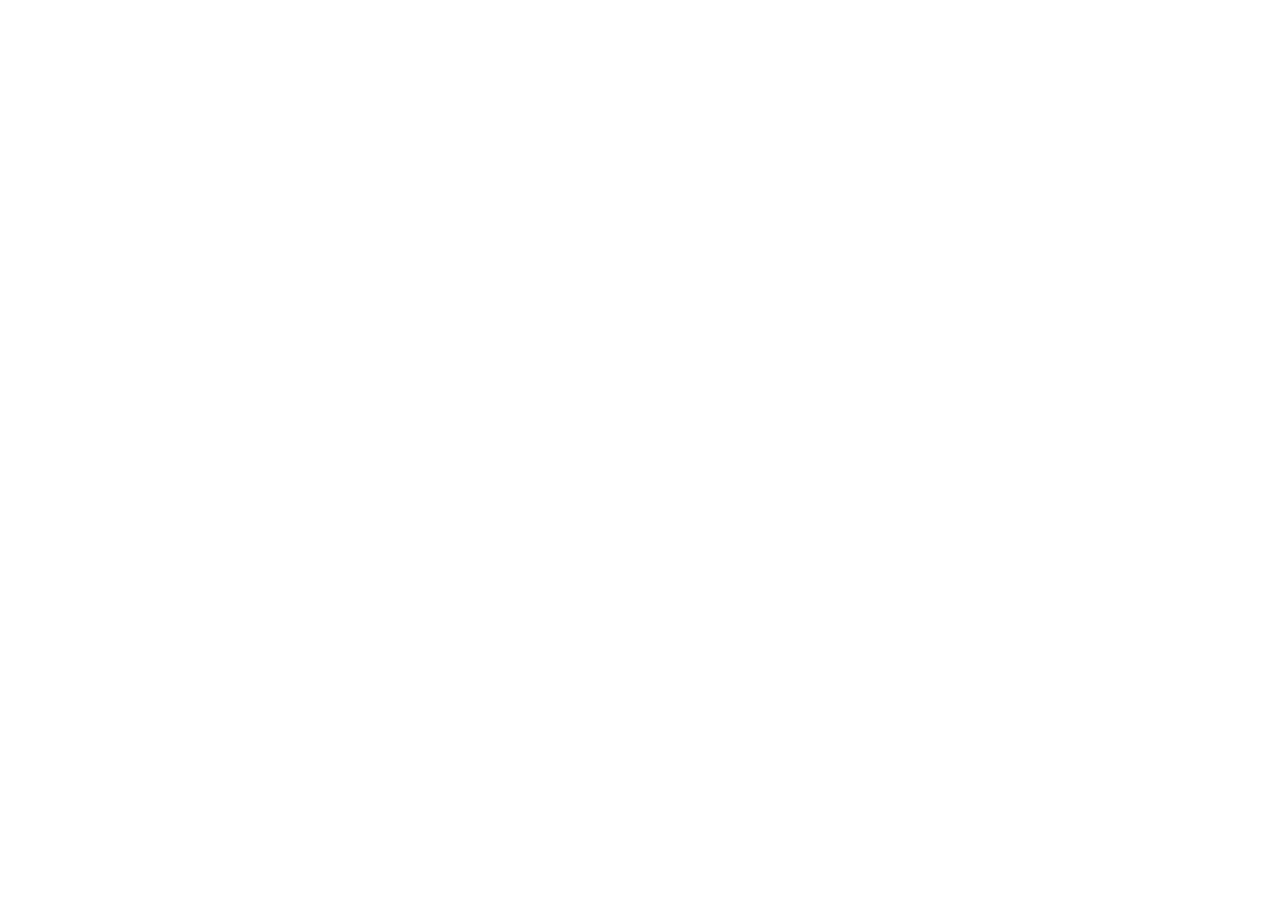
==== commit 6e723ea9: "update resume" ====
--- a/index.html
+++ b/index.html
@@ -6,7 +6,7 @@
     <meta name="viewport" content="width=device-width, initial-scale=1.0" />
     <meta name="description" content="Resume - Olexandr Oliinychenko" />
     <title>Resume - Olexandr Oliinychenko</title>
-    <script type="module" crossorigin src="/assets/index-vgdKF1Bn.js"></script>
+    <script type="module" crossorigin src="/assets/index-DtcU-OsJ.js"></script>
     <link rel="stylesheet" crossorigin href="/assets/index-h-WoEeWk.css">
   </head>
   <body>
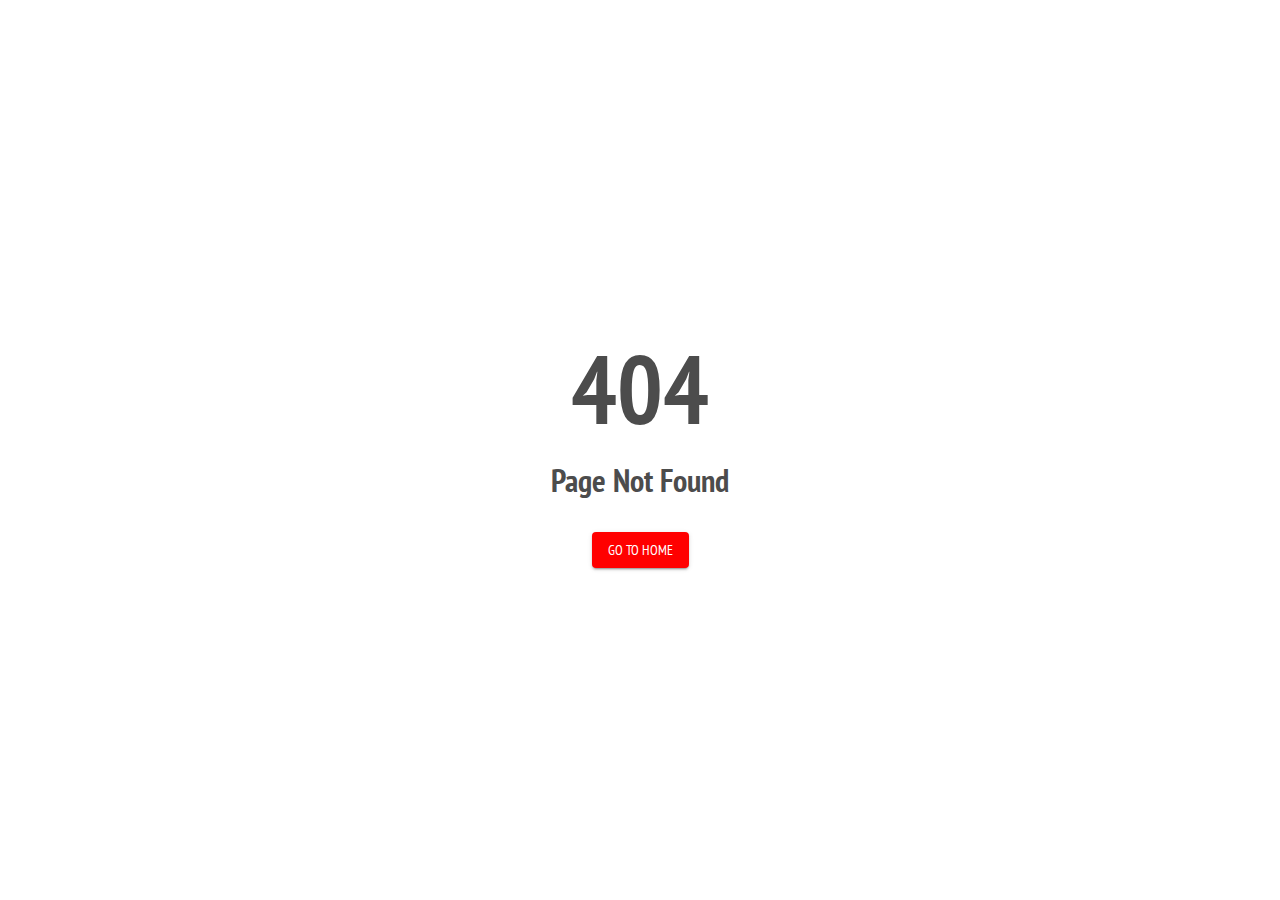
==== commit cf89a137: "fix resume index" ====
--- a/index.html
+++ b/index.html
@@ -6,7 +6,7 @@
     <meta name="viewport" content="width=device-width, initial-scale=1.0" />
     <meta name="description" content="Resume - Olexandr Oliinychenko" />
     <title>Resume - Olexandr Oliinychenko</title>
-    <script type="module" crossorigin src="/assets/index-DtcU-OsJ.js"></script>
+    <script type="module" crossorigin src="/assets/index-yXDPK8uG.js"></script>
     <link rel="stylesheet" crossorigin href="/assets/index-h-WoEeWk.css">
   </head>
   <body>
